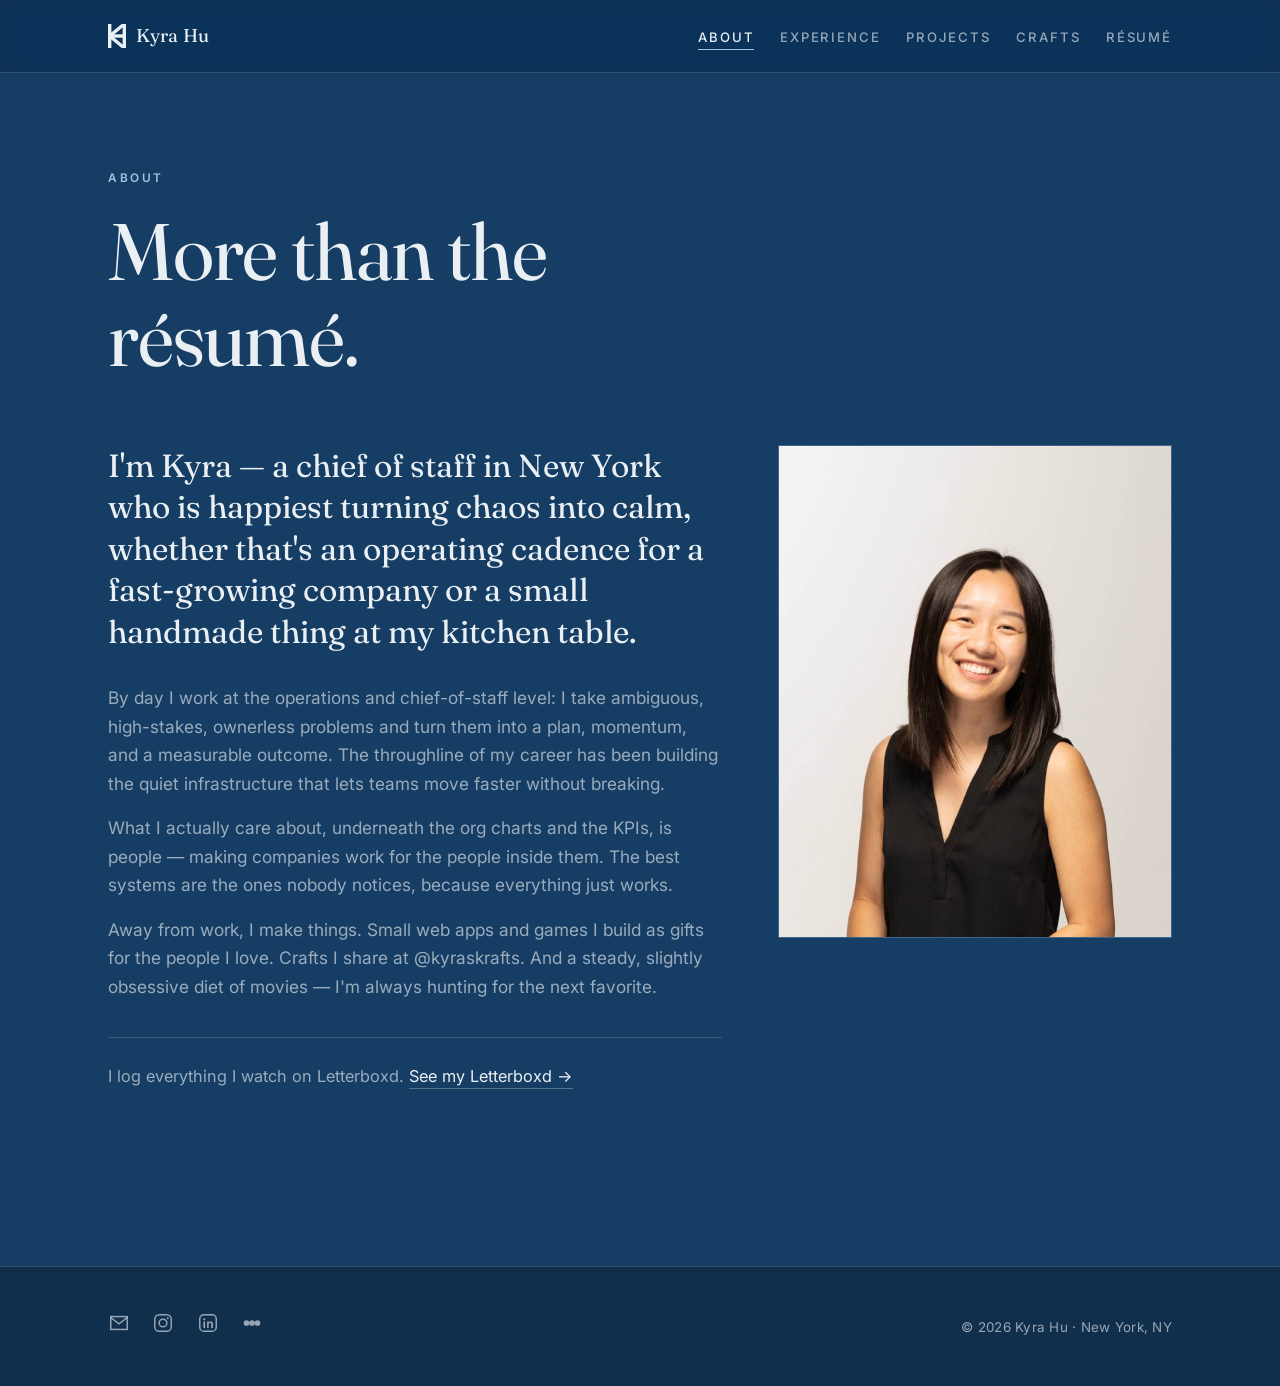
==== about.html @ 9b7834ec "Fix LinkedIn icon and make favicon transparent + theme-aware - LinkedIn footer icon: redraw as an ou" ====
<!DOCTYPE html>
<html lang="en">
<head>
  <meta charset="UTF-8" />
  <meta name="viewport" content="width=device-width, initial-scale=1.0, viewport-fit=cover" />
  <title>About — Kyra Hu</title>
  <meta name="description" content="About Kyra Hu — a chief of staff in New York who builds the quiet infrastructure that lets teams move faster, and makes things for the people she loves." />

  <link rel="icon" href="assets/img/favicon.svg" type="image/svg+xml" />
  <link rel="apple-touch-icon" href="assets/img/apple-touch-icon.png" />

  <meta property="og:type" content="website" />
  <meta property="og:title" content="About — Kyra Hu" />
  <meta property="og:description" content="A chief of staff in New York who builds the quiet infrastructure that lets teams move faster, and makes things for the people she loves." />
  <meta property="og:url" content="https://kyrahu.com/about" />
  <meta property="og:image" content="https://kyrahu.com/assets/img/og.png" />
  <meta name="twitter:card" content="summary_large_image" />
  <meta name="twitter:image" content="https://kyrahu.com/assets/img/og.png" />

  <link rel="preconnect" href="https://fonts.googleapis.com" />
  <link rel="preconnect" href="https://fonts.gstatic.com" crossorigin />
  <link rel="stylesheet" href="https://fonts.googleapis.com/css2?family=Fraunces:opsz,wght@9..144,400;9..144,500&family=Inter:wght@400;500;600&display=swap" />
  <link rel="stylesheet" href="assets/css/styles.css" />
</head>
<body>

  <header class="site-header">
    <div class="wrap nav">
      <a class="brand" href="/" aria-label="Kyra Hu — home">
        <svg class="brand-mark" viewBox="0 0 180 240" aria-hidden="true" fill="none" stroke="currentColor" stroke-width="34" stroke-linecap="butt">
          <clipPath id="brandmark"><rect x="0" y="0" width="180" height="240" /></clipPath>
          <g clip-path="url(#brandmark)">
            <path d="M17 0 V240" />
            <path d="M163 0 V240" />
            <path d="M17 120 H163" />
            <path d="M17 120 L163 0" />
            <path d="M17 120 L163 240" />
          </g>
        </svg>
        <span class="brand-name">Kyra Hu</span>
      </a>
      <button class="nav-toggle" aria-label="Toggle menu" aria-expanded="false">&#9776;</button>
      <ul class="nav-links">
        <li><a href="/about" class="active">About</a></li>
        <li><a href="/experience">Experience</a></li>
        <li><a href="/projects">Projects</a></li>
        <li><a href="/crafts">Crafts</a></li>
        <li><a href="assets/resume/Kyra-Hu-Resume.pdf" data-resume>Résumé</a></li>
      </ul>
    </div>
  </header>

  <main class="section" data-about>
    <div class="wrap">
      <div class="page-head">
        <p class="eyebrow">About</p>
        <h1>More than the résumé.</h1>
      </div>

      <div class="about-grid">
        <div>
          <p class="about-lead" data-about-lead></p>
          <div class="about-body" data-about-body></div>
          <p class="about-movies" data-about-movies></p>
        </div>
        <div class="photo-frame">
          <img data-headshot alt="Kyra Hu" />
        </div>
      </div>
    </div>
  </main>

  <footer class="site-footer">
    <div class="wrap footer-inner">
      <ul class="social" aria-label="Elsewhere">
        <li><a data-email aria-label="Email">
          <svg viewBox="0 0 24 24" fill="none" stroke="currentColor" stroke-width="1.6" aria-hidden="true"><rect x="3" y="5" width="18" height="14" /><path d="M3 6l9 7 9-7" /></svg></a></li>
        <li><a data-instagram aria-label="Instagram (@kyraskrafts)">
          <svg viewBox="0 0 24 24" fill="none" stroke="currentColor" stroke-width="1.6" aria-hidden="true"><rect x="3" y="3" width="18" height="18" rx="5" /><circle cx="12" cy="12" r="4.2" /><circle cx="17.2" cy="6.8" r="1.1" fill="currentColor" stroke="none" /></svg></a></li>
        <li><a data-linkedin aria-label="LinkedIn">
          <svg viewBox="0 0 24 24" fill="none" stroke="currentColor" stroke-width="1.6" aria-hidden="true"><rect x="3" y="3" width="18" height="18" rx="4.5" /><g fill="currentColor" stroke="none"><circle cx="7.9" cy="8" r="1.15" /><rect x="6.95" y="10.4" width="1.9" height="7.1" /><path d="M11 10.4h1.82v.97h.03c.28-.5.98-1.03 2-1.03 2.02 0 2.62 1.24 2.62 2.98v4.21h-1.9v-3.78c0-.9-.02-2.06-1.32-2.06-1.32 0-1.52.98-1.52 1.99v3.85H11z" /></g></svg></a></li>
        <li><a data-letterboxd aria-label="Letterboxd">
          <svg viewBox="0 0 24 24" fill="currentColor" aria-hidden="true"><circle cx="6" cy="12" r="3.1" /><circle cx="12" cy="12" r="3.1" /><circle cx="18" cy="12" r="3.1" /></svg></a></li>
      </ul>
      <p class="footer-meta">&copy; <span data-year>2026</span> Kyra Hu &middot; New York, NY</p>
    </div>
  </footer>

  <script src="assets/js/content.js"></script>
  <script src="assets/js/main.js"></script>
</body>
</html>
---- assets/css/styles.css ----
/*
  styles.css  —  all styling for the site.
  Design tokens (colors, spacing) live in :root at the top, so you can
  re-skin the whole site by changing a handful of values here.

  Direction: dark-dominant. Deep navy (#163E64, sampled from the résumé) is the
  primary surface; a warm off-white is the secondary. Sharp corners everywhere,
  text links instead of buttons, large editorial type.
*/

:root {
  /* Core palette */
  --navy: #163E64;          /* primary surface */
  --navy-deep: #102F4D;     /* deeper sections / footer */
  --navy-raise: #1C4A76;    /* raised cards on dark */
  --paper: #F4F1EA;         /* the light / "white" secondary */
  --ink: #14283A;           /* text on light surfaces */
  --ink-muted: #5C6B79;

  /* Text on dark */
  --on-dark: #EAEFF4;
  --on-dark-muted: rgba(234, 239, 244, .62);
  --line: rgba(234, 239, 244, .16);      /* hairline borders on dark */
  --line-strong: rgba(234, 239, 244, .30);
  --accent: #9FC2E0;         /* pale steel-blue highlight, used sparingly */

  --maxw: 1120px;
  --sans: 'Inter', -apple-system, BlinkMacSystemFont, 'Segoe UI', Roboto, Helvetica, Arial, sans-serif;
  --serif: 'Fraunces', Georgia, 'Times New Roman', serif;
}

* { box-sizing: border-box; }
html {
  scroll-behavior: smooth;
  /* Stop iOS Safari from inflating text on orientation change. */
  -webkit-text-size-adjust: 100%;
  text-size-adjust: 100%;
}

body {
  margin: 0;
  font-family: var(--sans);
  color: var(--on-dark);
  background: var(--navy);
  line-height: 1.65;
  -webkit-font-smoothing: antialiased;
  text-rendering: optimizeLegibility;
  /* Guard against any accidental horizontal scroll on small screens. */
  overflow-x: hidden;
}

img { max-width: 100%; display: block; }

a { color: inherit; text-decoration: none; }

.wrap {
  width: 100%; max-width: var(--maxw); margin: 0 auto;
  /* Add the iPhone safe-area (notch / rounded corners) to the side padding. */
  padding: 0 clamp(20px, 5vw, 28px);
  padding-left: calc(clamp(20px, 5vw, 28px) + env(safe-area-inset-left));
  padding-right: calc(clamp(20px, 5vw, 28px) + env(safe-area-inset-right));
}

/* ---------- Type ---------- */
h1, h2, h3 { color: var(--on-dark); line-height: 1.08; margin: 0 0 .4em; font-weight: 400; }
h1 { font-family: var(--serif); font-size: clamp(2.6rem, 7vw, 5rem); letter-spacing: -.015em; }
h2 { font-family: var(--serif); font-size: clamp(1.8rem, 4vw, 2.8rem); letter-spacing: -.01em; }
h3 { font-size: 1.15rem; font-weight: 500; letter-spacing: -.005em; }
p { margin: 0 0 1rem; }

.eyebrow {
  text-transform: uppercase; letter-spacing: .22em; font-size: .74rem;
  font-weight: 600; color: var(--accent); margin: 0 0 1.2rem;
}

/* Text links — the site's only "button". */
.text-link {
  display: inline-flex; align-items: center; gap: .45rem;
  color: var(--on-dark); font-weight: 500; font-size: 1rem;
  padding-bottom: 2px; border-bottom: 1px solid var(--line-strong);
  transition: color .18s ease, border-color .18s ease, gap .18s ease;
}
.text-link:hover { color: var(--accent); border-color: var(--accent); gap: .7rem; }

/* On light surfaces */
.on-light .text-link { color: var(--ink); border-color: rgba(20, 40, 58, .28); }
.on-light .text-link:hover { color: var(--navy); border-color: var(--navy); }

/* ---------- Header / nav ---------- */
.site-header {
  position: sticky; top: 0; z-index: 50;
  background: rgba(16, 47, 77, .72);
  -webkit-backdrop-filter: saturate(160%) blur(12px);
  backdrop-filter: saturate(160%) blur(12px);
  border-bottom: 1px solid var(--line);
}
.nav { display: flex; align-items: center; justify-content: space-between; height: 72px; }
.brand { display: inline-flex; align-items: center; gap: .6rem; color: var(--on-dark); }
.brand-mark { width: auto; height: 24px; color: var(--on-dark); display: block; }
.brand-name { font-family: var(--serif); font-size: 1.15rem; letter-spacing: .01em; }
.brand:hover .brand-name { color: var(--accent); }

.nav-links { display: flex; align-items: center; gap: 1.6rem; list-style: none; margin: 0; padding: 0; }
.nav-links a {
  color: var(--on-dark-muted); font-weight: 500; font-size: .82rem;
  text-transform: uppercase; letter-spacing: .14em;
  padding-bottom: 4px; border-bottom: 1px solid transparent;
  transition: color .18s ease, border-color .18s ease;
}
.nav-links a:hover { color: var(--on-dark); }
.nav-links a.active { color: var(--on-dark); border-color: var(--accent); }

.nav-toggle {
  display: none; background: none; border: 1px solid var(--line-strong);
  width: 44px; height: 42px; cursor: pointer; color: var(--on-dark); font-size: 1.2rem;
}

/* ---------- Home launchpad ---------- */
.home-header { border-bottom: none; background: transparent; position: static; }

/* Use dynamic/small viewport units so the home screen doesn't jump when
   iOS Safari's toolbar shows/hides (the classic 100vh mobile bug). */
/* padding-block (not the shorthand) so .wrap's horizontal padding survives on
   narrow screens — otherwise the launchpad text sits flush against the edge. */
.launch { min-height: calc(100vh - 72px); min-height: calc(100svh - 72px); display: flex; align-items: center; padding-block: clamp(2rem, 6vw, 4rem); }
.launch-grid { display: grid; grid-template-columns: 1fr; gap: clamp(2.5rem, 6vw, 4.5rem); width: 100%; }
@media (min-width: 900px) { .launch-grid { grid-template-columns: 1.05fr 1fr; align-items: center; } }

.launch-loc { text-transform: uppercase; letter-spacing: .22em; font-size: .74rem; font-weight: 600; color: var(--accent); margin: 0 0 1.4rem; }
.launch-name { font-family: var(--serif); font-size: clamp(3rem, 9vw, 6.5rem); line-height: .98; letter-spacing: -.02em; margin: 0 0 1.6rem; }
.launch-tagline { font-size: clamp(1.1rem, 2.2vw, 1.45rem); color: var(--on-dark-muted); max-width: 34ch; margin: 0; }

/* The big text-link index */
.launch-index { list-style: none; margin: 0; padding: 0; border-top: 1px solid var(--line); }
.launch-index li { border-bottom: 1px solid var(--line); }
.launch-index a {
  display: flex; align-items: baseline; gap: 1rem;
  padding: clamp(.9rem, 2.4vw, 1.35rem) 0;
  color: var(--on-dark); transition: color .18s ease, padding-left .2s ease;
}
.launch-index a:hover { color: var(--accent); padding-left: .6rem; }
.launch-index .li-num { font-size: .78rem; font-weight: 600; letter-spacing: .1em; color: var(--on-dark-muted); width: 2.2rem; flex: none; }
.launch-index .li-label { font-family: var(--serif); font-size: clamp(1.5rem, 3.4vw, 2.2rem); line-height: 1.05; flex: 1; }
.launch-index .li-arrow { color: var(--on-dark-muted); transition: transform .2s ease, color .18s ease; }
.launch-index a:hover .li-arrow { color: var(--accent); transform: translateX(4px); }

/* ---------- Section scaffolding ---------- */
.section { padding: clamp(3rem, 8vw, 6rem) 0; }
.section-lead { max-width: 60ch; color: var(--on-dark-muted); font-size: 1.12rem; margin: 0 0 3rem; }
.page-head { max-width: 62ch; margin-bottom: clamp(2.5rem, 6vw, 4rem); }

/* A light "paper" band, used sparingly for contrast */
.band-light { background: var(--paper); color: var(--ink); }
.band-light h1, .band-light h2, .band-light h3 { color: var(--ink); }
.on-light, .on-light p { color: var(--ink); }
.on-light .eyebrow { color: var(--navy); }

/* ---------- About ---------- */
.about-grid { display: grid; grid-template-columns: 1fr; gap: clamp(2rem, 5vw, 3.5rem); align-items: start; }
@media (min-width: 860px) { .about-grid { grid-template-columns: 1.4fr .9fr; } }
.about-lead { font-family: var(--serif); font-size: clamp(1.4rem, 3vw, 2rem); line-height: 1.3; color: var(--on-dark); margin: 0 0 2rem; }
.about-body p { font-size: 1.08rem; color: var(--on-dark-muted); }
.about-body p:last-child { margin-bottom: 0; }
.about-movies { margin-top: 2.2rem; padding-top: 1.6rem; border-top: 1px solid var(--line); color: var(--on-dark-muted); font-size: 1.02rem; }
.about-movies a { color: var(--on-dark); border-bottom: 1px solid var(--line-strong); padding-bottom: 2px; transition: color .18s ease, border-color .18s ease; }
.about-movies a:hover { color: var(--accent); border-color: var(--accent); }

.photo-frame {
  position: relative; width: 100%; aspect-ratio: 4 / 5; overflow: hidden;
  background: var(--navy-raise); border: 1px solid var(--line);
}
.photo-frame::after {
  content: "KH"; position: absolute; inset: 0; z-index: 0;
  display: flex; align-items: center; justify-content: center;
  font-family: var(--serif); font-size: 4rem; color: var(--on-dark); opacity: .3;
}
.photo-frame img {
  position: relative; z-index: 1; width: 100%; height: 100%;
  object-fit: cover; object-position: center 20%; opacity: 0; transition: opacity .4s ease;
}
.photo-frame img.loaded { opacity: 1; }

/* ---------- Experience timeline ---------- */
.timeline-layout { display: grid; grid-template-columns: 1.5fr 1fr; gap: 3.5rem; align-items: start; }
@media (max-width: 860px) { .timeline-layout { grid-template-columns: 1fr; gap: 2.5rem; } }

.timeline { position: relative; padding-left: 34px; }
.timeline::before { content: ""; position: absolute; left: 9px; top: 6px; bottom: 6px; width: 1px; background: var(--line); }
.tl-progress { position: absolute; left: 9px; top: 6px; width: 1px; height: 0; background: var(--accent); transition: height .15s linear; }
.tl-item { position: relative; margin-bottom: 1.4rem; outline: none; opacity: 0; transform: translateY(14px); transition: opacity .5s ease, transform .5s ease; }
.tl-item.in { opacity: 1; transform: none; }
.tl-dot {
  position: absolute; left: -34px; top: 22px; width: 15px; height: 15px;
  background: var(--navy); border: 2px solid var(--accent); box-shadow: 0 0 0 4px var(--navy);
  transition: background .2s, transform .2s;
}
.tl-item:hover .tl-dot, .tl-item:focus .tl-dot { background: var(--accent); transform: scale(1.15); }
.tl-card { background: var(--navy-raise); border: 1px solid var(--line); padding: 1.3rem 1.5rem; transition: transform .16s ease, border-color .2s ease; }
.tl-item:hover .tl-card, .tl-item:focus .tl-card { transform: translateY(-2px); border-color: var(--line-strong); }
.tl-dates { font-size: .78rem; font-weight: 600; color: var(--accent); letter-spacing: .08em; text-transform: uppercase; margin: 0 0 .4rem; }
.tl-title { font-size: 1.2rem; margin: 0 0 .1rem; color: var(--on-dark); }
.tl-company { font-size: .95rem; font-weight: 500; color: var(--on-dark-muted); margin: 0 0 .7rem; }
.tl-summary { margin: 0; font-size: .98rem; color: var(--on-dark-muted); }

.resume-cta { margin-top: 2.4rem; }

/* sidebar: education + skills */
.side-panel { background: var(--navy-deep); border: 1px solid var(--line); padding: 1.8rem; position: sticky; top: 92px; }
.side-h { font-size: 1rem; color: var(--on-dark); margin: 0 0 .6rem; }
.side-block + .side-block { margin-top: 1.8rem; padding-top: 1.6rem; border-top: 1px solid var(--line); }
.side-label { text-transform: uppercase; letter-spacing: .16em; font-size: .7rem; font-weight: 600; color: var(--accent); margin: 0 0 1rem; }
.edu-list { margin: 0; padding-left: 1.1rem; color: var(--on-dark-muted); }
.edu-list li { margin-bottom: .2rem; }
.skill-group + .skill-group { margin-top: 1.2rem; }
.chip-row { display: flex; flex-wrap: wrap; gap: .45rem; }
.chip { display: inline-block; background: transparent; color: var(--on-dark-muted); border: 1px solid var(--line-strong); padding: .3rem .7rem; font-size: .8rem; font-weight: 500; }
@media (max-width: 860px) { .side-panel { position: static; } }

/* ---------- Projects ---------- */
/* min(100%, 300px) keeps cards from overflowing on phones narrower than the track. */
.proj-grid { display: grid; grid-template-columns: repeat(auto-fit, minmax(min(100%, 300px), 1fr)); gap: 1.4rem; }
.proj-card {
  display: flex; flex-direction: column; background: var(--navy-raise);
  border: 1px solid var(--line); padding: 1.8rem 1.9rem;
  opacity: 0; transform: translateY(16px); transition: opacity .5s ease, transform .16s ease, border-color .2s ease;
}
.proj-card.in { opacity: 1; transform: none; }
.proj-card:hover { transform: translateY(-4px); border-color: var(--line-strong); }
.proj-head { display: flex; align-items: center; gap: .7rem; flex-wrap: wrap; margin-bottom: .3rem; }
.proj-title { margin: 0; font-size: 1.35rem; font-family: var(--serif); font-weight: 400; }
.proj-tagline { color: var(--accent); font-weight: 500; margin: 0 0 .8rem; }
.proj-desc { margin: 0 0 1.6rem; color: var(--on-dark-muted); flex: 1; }
.proj-action { margin-top: auto; }
.proj-note { margin: .9rem 0 0; font-size: .85rem; color: var(--on-dark-muted); }
.proj-note a { color: var(--on-dark); border-bottom: 1px solid var(--line-strong); }
.proj-note a:hover { color: var(--accent); border-color: var(--accent); }
.tag { font-size: .68rem; font-weight: 600; letter-spacing: .1em; text-transform: uppercase; padding: .24rem .6rem; }
.tag-wip { background: rgba(159, 194, 224, .14); color: var(--accent); border: 1px solid var(--line-strong); }
.tag-private { background: transparent; color: var(--on-dark-muted); border: 1px solid var(--line-strong); }

/* ---------- Crafts ---------- */
.crafts-follow { margin: 0 0 3rem; }
.craft-grid { display: grid; grid-template-columns: repeat(auto-fill, minmax(min(100%, 240px), 1fr)); gap: 1.2rem; }
.craft {
  display: block; background: var(--navy-raise); border: 1px solid var(--line);
  opacity: 0; transform: translateY(16px); transition: opacity .5s ease, transform .16s ease, border-color .2s ease;
}
.craft.in { opacity: 1; transform: none; }
a.craft:hover { transform: translateY(-4px); border-color: var(--line-strong); }
.craft-media { position: relative; width: 100%; aspect-ratio: 1 / 1; overflow: hidden; background: var(--navy-deep); }
.craft-media img { width: 100%; height: 100%; object-fit: cover; }
.craft-media.is-placeholder { display: flex; align-items: center; justify-content: center; }
.craft-ph { width: 40px; height: 40px; border: 1px solid var(--line-strong); position: relative; }
.craft-ph::before, .craft-ph::after { content: ""; position: absolute; background: var(--line-strong); }
.craft-ph::before { left: 50%; top: 8px; bottom: 8px; width: 1px; transform: translateX(-.5px); }
.craft-ph::after { top: 50%; left: 8px; right: 8px; height: 1px; transform: translateY(-.5px); }
.craft-meta { display: flex; flex-direction: column; gap: .1rem; padding: .9rem 1.1rem 1.1rem; }
.craft-title { font-family: var(--serif); font-size: 1.05rem; color: var(--on-dark); }
.craft-note { font-size: .82rem; color: var(--on-dark-muted); text-transform: uppercase; letter-spacing: .1em; }

/* ---------- Footer ---------- */
.site-footer { border-top: 1px solid var(--line); background: var(--navy-deep); margin-top: 4rem; padding: 2.8rem 0; padding-bottom: calc(2.8rem + env(safe-area-inset-bottom)); }
.footer-inner { display: flex; flex-wrap: wrap; gap: 1.4rem; justify-content: space-between; align-items: center; }
.social { display: flex; align-items: center; gap: 1.4rem; margin: 0; padding: 0; list-style: none; }
.social a { display: inline-flex; color: var(--on-dark-muted); transition: color .18s ease, transform .18s ease; }
.social a:hover { color: var(--accent); transform: translateY(-2px); }
.social svg { width: 22px; height: 22px; display: block; }
.footer-meta { color: var(--on-dark-muted); font-size: .84rem; margin: 0; letter-spacing: .02em; }

/* ---------- Mobile ---------- */
@media (max-width: 760px) {
  .nav-toggle { display: inline-flex; align-items: center; justify-content: center; }
  .nav-links {
    position: absolute; top: 72px; left: 0; right: 0;
    flex-direction: column; align-items: flex-start; gap: 0;
    background: var(--navy-deep); border-bottom: 1px solid var(--line);
    padding: .6rem clamp(20px, 5vw, 28px) 1.2rem; display: none;
  }
  .nav-links.open { display: flex; }
  /* Full-width, comfortably tall tap targets on touch screens. */
  .nav-links a { padding: .9rem 0; width: 100%; font-size: .9rem; }

  /* On phones, drop the launchpad index type down a notch so long labels
     never crowd the arrow, and give the footer a stacked, readable layout. */
  .launch-index .li-label { font-size: clamp(1.5rem, 8vw, 2rem); }
  .footer-inner { flex-direction: column; align-items: flex-start; gap: 1.6rem; }
}

/* respect reduced motion */
@media (prefers-reduced-motion: reduce) {
  html { scroll-behavior: auto; }
  .tl-item, .proj-card, .craft { opacity: 1 !important; transform: none !important; transition: none; }
}
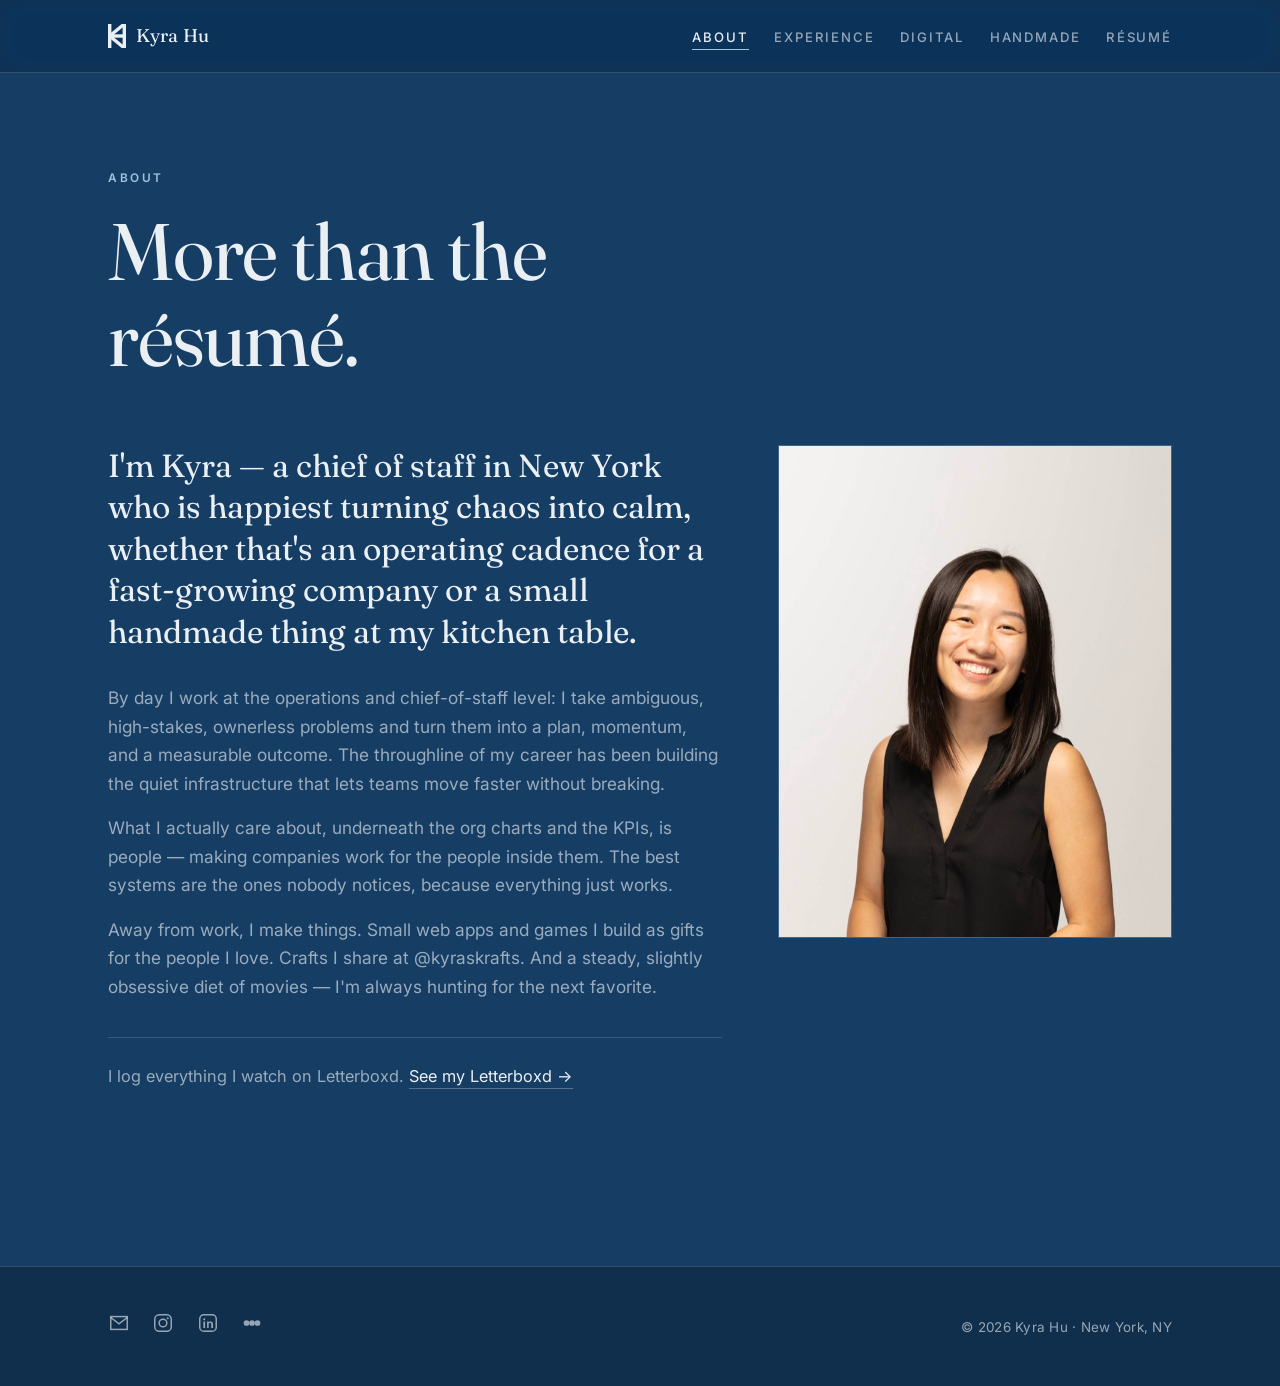
==== commit b99f47b2: "Restructure nav; rename Projects to Digital; Heardle caveat - Launchpad: About, Experience, Résumé, " ====
--- a/about.html
+++ b/about.html
@@ -43,8 +43,8 @@
       <ul class="nav-links">
         <li><a href="/about" class="active">About</a></li>
         <li><a href="/experience">Experience</a></li>
-        <li><a href="/projects">Projects</a></li>
-        <li><a href="/crafts">Crafts</a></li>
+        <li><a href="/digital">Digital</a></li>
+        <li><a data-instagram>Handmade</a></li>
         <li><a href="assets/resume/Kyra-Hu-Resume.pdf" data-resume>Résumé</a></li>
       </ul>
     </div>
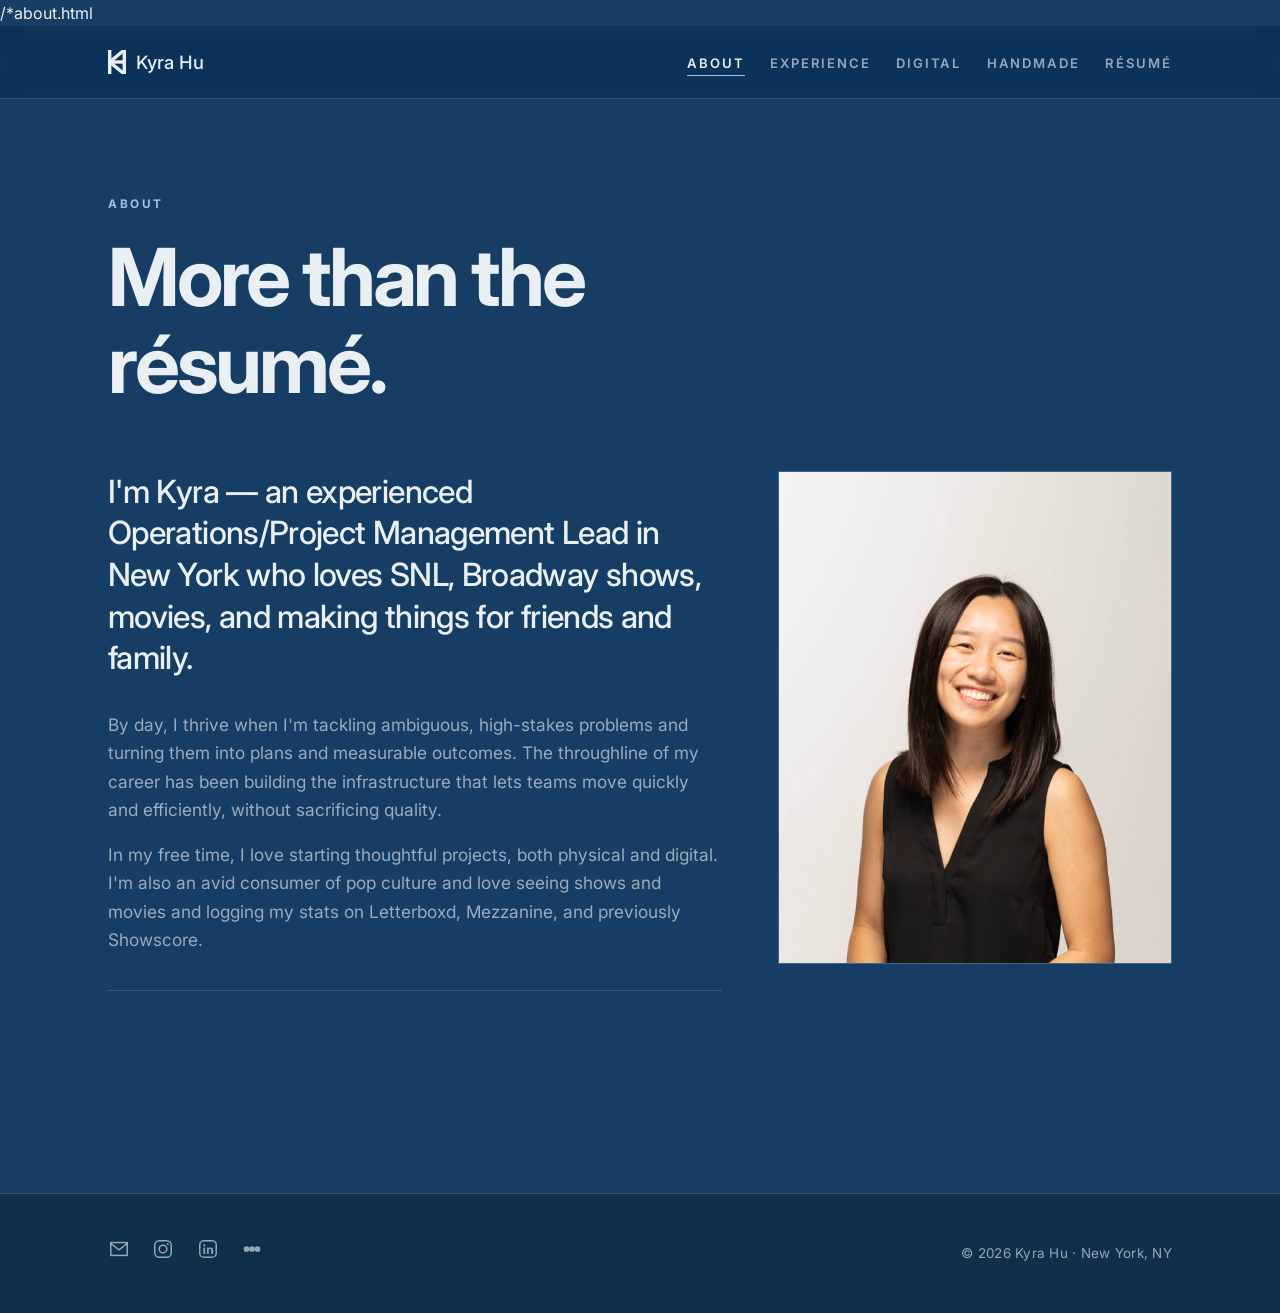
==== commit 25886884: "about.html header" ====
--- a/about.html
+++ b/about.html
@@ -1,17 +1,19 @@
+/*about.html
+
 <!DOCTYPE html>
 <html lang="en">
 <head>
   <meta charset="UTF-8" />
   <meta name="viewport" content="width=device-width, initial-scale=1.0, viewport-fit=cover" />
   <title>About — Kyra Hu</title>
-  <meta name="description" content="About Kyra Hu — a chief of staff in New York who builds the quiet infrastructure that lets teams move faster, and makes things for the people she loves." />
+  <meta name="description" content="About Kyra Hu — a Head of Operations in New York who builds the quiet infrastructure that lets teams move faster, and makes things for the people she loves." />
 
   <link rel="icon" href="assets/img/favicon.svg" type="image/svg+xml" />
   <link rel="apple-touch-icon" href="assets/img/apple-touch-icon.png" />
 
   <meta property="og:type" content="website" />
   <meta property="og:title" content="About — Kyra Hu" />
-  <meta property="og:description" content="A chief of staff in New York who builds the quiet infrastructure that lets teams move faster, and makes things for the people she loves." />
+  <meta property="og:description" content="A Head of Operations in New York who builds the quiet infrastructure that lets teams move faster, and makes things for the people she loves." />
   <meta property="og:url" content="https://kyrahu.com/about" />
   <meta property="og:image" content="https://kyrahu.com/assets/img/og.png" />
   <meta name="twitter:card" content="summary_large_image" />
--- a/assets/css/styles.css
+++ b/assets/css/styles.css
@@ -10,28 +10,32 @@
 
 :root {
   /* Core palette */
-  --navy: #163E64;          /* primary surface */
-  --navy-deep: #102F4D;     /* deeper sections / footer */
-  --navy-raise: #1C4A76;    /* raised cards on dark */
-  --paper: #F4F1EA;         /* the light / "white" secondary */
-  --ink: #14283A;           /* text on light surfaces */
+  --navy: #163E64;
+  --navy-deep: #102F4D;
+  --navy-raise: #1C4A76;
+  --paper: #F4F1EA;
+  --ink: #14283A;
   --ink-muted: #5C6B79;
 
   /* Text on dark */
   --on-dark: #EAEFF4;
   --on-dark-muted: rgba(234, 239, 244, .62);
-  --line: rgba(234, 239, 244, .16);      /* hairline borders on dark */
+  --line: rgba(234, 239, 244, .16);
   --line-strong: rgba(234, 239, 244, .30);
-  --accent: #9FC2E0;         /* pale steel-blue highlight, used sparingly */
+  --accent: #9FC2E0;
 
   --maxw: 1120px;
-  --sans: 'Inter', -apple-system, BlinkMacSystemFont, 'Segoe UI', Roboto, Helvetica, Arial, sans-serif;
-  --serif: 'Fraunces', Georgia, 'Times New Roman', serif;
-}
-
-* { box-sizing: border-box; }
+  --sans: 'Inter', -apple-system, BlinkMacSystemFont, 'Segoe UI', Roboto,
+    Helvetica, Arial, sans-serif;
+}
+
+* {
+  box-sizing: border-box;
+}
+
 html {
   scroll-behavior: smooth;
+
   /* Stop iOS Safari from inflating text on orientation change. */
   -webkit-text-size-adjust: 100%;
   text-size-adjust: 100%;
@@ -45,249 +49,967 @@
   line-height: 1.65;
   -webkit-font-smoothing: antialiased;
   text-rendering: optimizeLegibility;
-  /* Guard against any accidental horizontal scroll on small screens. */
+
+  /* Guard against accidental horizontal scroll on small screens. */
   overflow-x: hidden;
 }
 
-img { max-width: 100%; display: block; }
-
-a { color: inherit; text-decoration: none; }
+img {
+  max-width: 100%;
+  display: block;
+}
+
+a {
+  color: inherit;
+  text-decoration: none;
+}
 
 .wrap {
-  width: 100%; max-width: var(--maxw); margin: 0 auto;
-  /* Add the iPhone safe-area (notch / rounded corners) to the side padding. */
+  width: 100%;
+  max-width: var(--maxw);
+  margin: 0 auto;
+
+  /* Add the iPhone safe-area to the side padding. */
   padding: 0 clamp(20px, 5vw, 28px);
   padding-left: calc(clamp(20px, 5vw, 28px) + env(safe-area-inset-left));
   padding-right: calc(clamp(20px, 5vw, 28px) + env(safe-area-inset-right));
 }
 
 /* ---------- Type ---------- */
-h1, h2, h3 { color: var(--on-dark); line-height: 1.08; margin: 0 0 .4em; font-weight: 400; }
-h1 { font-family: var(--serif); font-size: clamp(2.6rem, 7vw, 5rem); letter-spacing: -.015em; }
-h2 { font-family: var(--serif); font-size: clamp(1.8rem, 4vw, 2.8rem); letter-spacing: -.01em; }
-h3 { font-size: 1.15rem; font-weight: 500; letter-spacing: -.005em; }
-p { margin: 0 0 1rem; }
+
+h1,
+h2,
+h3 {
+  color: var(--on-dark);
+  line-height: 1.08;
+  margin: 0 0 .4em;
+}
+
+h1 {
+  font-family: var(--sans);
+  font-size: clamp(2.6rem, 7vw, 5rem);
+  font-weight: 700;
+  letter-spacing: -.04em;
+}
+
+h2 {
+  font-family: var(--sans);
+  font-size: clamp(1.8rem, 4vw, 2.8rem);
+  font-weight: 700;
+  letter-spacing: -.025em;
+}
+
+h3 {
+  font-size: 1.15rem;
+  font-weight: 700;
+  letter-spacing: -.01em;
+}
+
+p {
+  margin: 0 0 1rem;
+}
 
 .eyebrow {
-  text-transform: uppercase; letter-spacing: .22em; font-size: .74rem;
-  font-weight: 600; color: var(--accent); margin: 0 0 1.2rem;
+  text-transform: uppercase;
+  letter-spacing: .22em;
+  font-size: .74rem;
+  font-weight: 700;
+  color: var(--accent);
+  margin: 0 0 1.2rem;
 }
 
 /* Text links — the site's only "button". */
+
 .text-link {
-  display: inline-flex; align-items: center; gap: .45rem;
-  color: var(--on-dark); font-weight: 500; font-size: 1rem;
-  padding-bottom: 2px; border-bottom: 1px solid var(--line-strong);
-  transition: color .18s ease, border-color .18s ease, gap .18s ease;
-}
-.text-link:hover { color: var(--accent); border-color: var(--accent); gap: .7rem; }
+  display: inline-flex;
+  align-items: center;
+  gap: .45rem;
+  color: var(--on-dark);
+  font-weight: 600;
+  font-size: 1rem;
+  padding-bottom: 2px;
+  border-bottom: 1px solid var(--line-strong);
+  transition:
+    color .18s ease,
+    border-color .18s ease,
+    gap .18s ease;
+}
+
+.text-link:hover {
+  color: var(--accent);
+  border-color: var(--accent);
+  gap: .7rem;
+}
 
 /* On light surfaces */
-.on-light .text-link { color: var(--ink); border-color: rgba(20, 40, 58, .28); }
-.on-light .text-link:hover { color: var(--navy); border-color: var(--navy); }
+
+.on-light .text-link {
+  color: var(--ink);
+  border-color: rgba(20, 40, 58, .28);
+}
+
+.on-light .text-link:hover {
+  color: var(--navy);
+  border-color: var(--navy);
+}
 
 /* ---------- Header / nav ---------- */
+
 .site-header {
-  position: sticky; top: 0; z-index: 50;
+  position: sticky;
+  top: 0;
+  z-index: 50;
   background: rgba(16, 47, 77, .72);
   -webkit-backdrop-filter: saturate(160%) blur(12px);
   backdrop-filter: saturate(160%) blur(12px);
   border-bottom: 1px solid var(--line);
 }
-.nav { display: flex; align-items: center; justify-content: space-between; height: 72px; }
-.brand { display: inline-flex; align-items: center; gap: .6rem; color: var(--on-dark); }
-.brand-mark { width: auto; height: 24px; color: var(--on-dark); display: block; }
-.brand-name { font-family: var(--serif); font-size: 1.15rem; letter-spacing: .01em; }
-.brand:hover .brand-name { color: var(--accent); }
-
-.nav-links { display: flex; align-items: center; gap: 1.6rem; list-style: none; margin: 0; padding: 0; }
+
+.nav {
+  display: flex;
+  align-items: center;
+  justify-content: space-between;
+  height: 72px;
+}
+
+.brand {
+  display: inline-flex;
+  align-items: center;
+  gap: .6rem;
+  color: var(--on-dark);
+}
+
+.brand-mark {
+  width: auto;
+  height: 24px;
+  color: var(--on-dark);
+  display: block;
+}
+
+.brand-name {
+  font-family: var(--sans);
+  font-size: 1.15rem;
+  font-weight: 500;
+  letter-spacing: .005em;
+}
+
+.brand:hover .brand-name {
+  color: var(--accent);
+}
+
+.nav-links {
+  display: flex;
+  align-items: center;
+  gap: 1.6rem;
+  list-style: none;
+  margin: 0;
+  padding: 0;
+}
+
 .nav-links a {
-  color: var(--on-dark-muted); font-weight: 500; font-size: .82rem;
-  text-transform: uppercase; letter-spacing: .14em;
-  padding-bottom: 4px; border-bottom: 1px solid transparent;
-  transition: color .18s ease, border-color .18s ease;
-}
-.nav-links a:hover { color: var(--on-dark); }
-.nav-links a.active { color: var(--on-dark); border-color: var(--accent); }
+  color: var(--on-dark-muted);
+  font-weight: 600;
+  font-size: .82rem;
+  text-transform: uppercase;
+  letter-spacing: .14em;
+  padding-bottom: 4px;
+  border-bottom: 1px solid transparent;
+  transition:
+    color .18s ease,
+    border-color .18s ease;
+}
+
+.nav-links a:hover {
+  color: var(--on-dark);
+}
+
+.nav-links a.active {
+  color: var(--on-dark);
+  border-color: var(--accent);
+}
 
 .nav-toggle {
-  display: none; background: none; border: 1px solid var(--line-strong);
-  width: 44px; height: 42px; cursor: pointer; color: var(--on-dark); font-size: 1.2rem;
+  display: none;
+  background: none;
+  border: 1px solid var(--line-strong);
+  width: 44px;
+  height: 42px;
+  cursor: pointer;
+  color: var(--on-dark);
+  font-size: 1.2rem;
 }
 
 /* ---------- Home launchpad ---------- */
-.home-header { border-bottom: none; background: transparent; position: static; }
-
-/* Use dynamic/small viewport units so the home screen doesn't jump when
-   iOS Safari's toolbar shows/hides (the classic 100vh mobile bug). */
-/* padding-block (not the shorthand) so .wrap's horizontal padding survives on
-   narrow screens — otherwise the launchpad text sits flush against the edge. */
-.launch { min-height: calc(100vh - 72px); min-height: calc(100svh - 72px); display: flex; align-items: center; padding-block: clamp(2rem, 6vw, 4rem); }
-.launch-grid { display: grid; grid-template-columns: 1fr; gap: clamp(2.5rem, 6vw, 4.5rem); width: 100%; }
-@media (min-width: 900px) { .launch-grid { grid-template-columns: 1.05fr 1fr; align-items: center; } }
-
-.launch-loc { text-transform: uppercase; letter-spacing: .22em; font-size: .74rem; font-weight: 600; color: var(--accent); margin: 0 0 1.4rem; }
-.launch-name { font-family: var(--serif); font-size: clamp(3rem, 9vw, 6.5rem); line-height: .98; letter-spacing: -.02em; margin: 0 0 1.6rem; }
-.launch-tagline { font-size: clamp(1.1rem, 2.2vw, 1.45rem); color: var(--on-dark-muted); max-width: 34ch; margin: 0; }
+
+.home-header {
+  border-bottom: none;
+  background: transparent;
+  position: static;
+}
+
+/*
+  Use dynamic/small viewport units so the home screen doesn't jump when
+  iOS Safari's toolbar shows/hides.
+*/
+
+.launch {
+  min-height: calc(100vh - 72px);
+  min-height: calc(100svh - 72px);
+  display: flex;
+  align-items: center;
+  padding-block: clamp(2rem, 6vw, 4rem);
+}
+
+.launch-grid {
+  display: grid;
+  grid-template-columns: 1fr;
+  gap: clamp(2.5rem, 6vw, 4.5rem);
+  width: 100%;
+}
+
+@media (min-width: 900px) {
+  .launch-grid {
+    grid-template-columns: 1.05fr 1fr;
+    align-items: center;
+  }
+}
+
+.launch-loc {
+  text-transform: uppercase;
+  letter-spacing: .22em;
+  font-size: .74rem;
+  font-weight: 700;
+  color: var(--accent);
+  margin: 0 0 1.4rem;
+}
+
+.launch-name {
+  font-family: var(--sans);
+  font-size: clamp(3rem, 9vw, 6.5rem);
+  font-weight: 700;
+  line-height: .94;
+  letter-spacing: -.055em;
+  margin: 0 0 1.6rem;
+}
+
+.launch-tagline {
+  font-size: clamp(1.1rem, 2.2vw, 1.45rem);
+  color: var(--on-dark-muted);
+  max-width: 34ch;
+  margin: 0;
+}
 
 /* The big text-link index */
-.launch-index { list-style: none; margin: 0; padding: 0; border-top: 1px solid var(--line); }
-.launch-index li { border-bottom: 1px solid var(--line); }
+
+.launch-index {
+  list-style: none;
+  margin: 0;
+  padding: 0;
+  border-top: 1px solid var(--line);
+}
+
+.launch-index li {
+  border-bottom: 1px solid var(--line);
+}
+
 .launch-index a {
-  display: flex; align-items: baseline; gap: 1rem;
+  display: flex;
+  align-items: baseline;
+  gap: 1rem;
   padding: clamp(.9rem, 2.4vw, 1.35rem) 0;
-  color: var(--on-dark); transition: color .18s ease, padding-left .2s ease;
-}
-.launch-index a:hover { color: var(--accent); padding-left: .6rem; }
-.launch-index .li-num { font-size: .78rem; font-weight: 600; letter-spacing: .1em; color: var(--on-dark-muted); width: 2.2rem; flex: none; }
-.launch-index .li-label { font-family: var(--serif); font-size: clamp(1.5rem, 3.4vw, 2.2rem); line-height: 1.05; flex: 1; }
-.launch-index .li-arrow { color: var(--on-dark-muted); transition: transform .2s ease, color .18s ease; }
-.launch-index a:hover .li-arrow { color: var(--accent); transform: translateX(4px); }
+  color: var(--on-dark);
+  transition:
+    color .18s ease,
+    padding-left .2s ease;
+}
+
+.launch-index a:hover {
+  color: var(--accent);
+  padding-left: .6rem;
+}
+
+.launch-index .li-num {
+  font-size: .78rem;
+  font-weight: 700;
+  letter-spacing: .1em;
+  color: var(--on-dark-muted);
+  width: 2.2rem;
+  flex: none;
+}
+
+.launch-index .li-label {
+  font-family: var(--sans);
+  font-size: clamp(1.5rem, 3.4vw, 2.2rem);
+  font-weight: 600;
+  line-height: 1.05;
+  letter-spacing: -.025em;
+  flex: 1;
+}
+
+.launch-index .li-arrow {
+  color: var(--on-dark-muted);
+  transition:
+    transform .2s ease,
+    color .18s ease;
+}
+
+.launch-index a:hover .li-arrow {
+  color: var(--accent);
+  transform: translateX(4px);
+}
 
 /* ---------- Section scaffolding ---------- */
-.section { padding: clamp(3rem, 8vw, 6rem) 0; }
-.section-lead { max-width: 60ch; color: var(--on-dark-muted); font-size: 1.12rem; margin: 0 0 3rem; }
-.page-head { max-width: 62ch; margin-bottom: clamp(2.5rem, 6vw, 4rem); }
+
+.section {
+  padding: clamp(3rem, 8vw, 6rem) 0;
+}
+
+.section-lead {
+  max-width: 60ch;
+  color: var(--on-dark-muted);
+  font-size: 1.12rem;
+  margin: 0 0 3rem;
+}
+
+.page-head {
+  max-width: 62ch;
+  margin-bottom: clamp(2.5rem, 6vw, 4rem);
+}
 
 /* A light "paper" band, used sparingly for contrast */
-.band-light { background: var(--paper); color: var(--ink); }
-.band-light h1, .band-light h2, .band-light h3 { color: var(--ink); }
-.on-light, .on-light p { color: var(--ink); }
-.on-light .eyebrow { color: var(--navy); }
+
+.band-light {
+  background: var(--paper);
+  color: var(--ink);
+}
+
+.band-light h1,
+.band-light h2,
+.band-light h3 {
+  color: var(--ink);
+}
+
+.on-light,
+.on-light p {
+  color: var(--ink);
+}
+
+.on-light .eyebrow {
+  color: var(--navy);
+}
 
 /* ---------- About ---------- */
-.about-grid { display: grid; grid-template-columns: 1fr; gap: clamp(2rem, 5vw, 3.5rem); align-items: start; }
-@media (min-width: 860px) { .about-grid { grid-template-columns: 1.4fr .9fr; } }
-.about-lead { font-family: var(--serif); font-size: clamp(1.4rem, 3vw, 2rem); line-height: 1.3; color: var(--on-dark); margin: 0 0 2rem; }
-.about-body p { font-size: 1.08rem; color: var(--on-dark-muted); }
-.about-body p:last-child { margin-bottom: 0; }
-.about-movies { margin-top: 2.2rem; padding-top: 1.6rem; border-top: 1px solid var(--line); color: var(--on-dark-muted); font-size: 1.02rem; }
-.about-movies a { color: var(--on-dark); border-bottom: 1px solid var(--line-strong); padding-bottom: 2px; transition: color .18s ease, border-color .18s ease; }
-.about-movies a:hover { color: var(--accent); border-color: var(--accent); }
+
+.about-grid {
+  display: grid;
+  grid-template-columns: 1fr;
+  gap: clamp(2rem, 5vw, 3.5rem);
+  align-items: start;
+}
+
+@media (min-width: 860px) {
+  .about-grid {
+    grid-template-columns: 1.4fr .9fr;
+  }
+}
+
+.about-lead {
+  font-family: var(--sans);
+  font-size: clamp(1.4rem, 3vw, 2rem);
+  font-weight: 500;
+  line-height: 1.3;
+  letter-spacing: -.02em;
+  color: var(--on-dark);
+  margin: 0 0 2rem;
+}
+
+.about-body p {
+  font-size: 1.08rem;
+  color: var(--on-dark-muted);
+}
+
+.about-body p:last-child {
+  margin-bottom: 0;
+}
+
+.about-movies {
+  margin-top: 2.2rem;
+  padding-top: 1.6rem;
+  border-top: 1px solid var(--line);
+  color: var(--on-dark-muted);
+  font-size: 1.02rem;
+}
+
+.about-movies a {
+  color: var(--on-dark);
+  border-bottom: 1px solid var(--line-strong);
+  padding-bottom: 2px;
+  transition:
+    color .18s ease,
+    border-color .18s ease;
+}
+
+.about-movies a:hover {
+  color: var(--accent);
+  border-color: var(--accent);
+}
 
 .photo-frame {
-  position: relative; width: 100%; aspect-ratio: 4 / 5; overflow: hidden;
-  background: var(--navy-raise); border: 1px solid var(--line);
-}
+  position: relative;
+  width: 100%;
+  aspect-ratio: 4 / 5;
+  overflow: hidden;
+  background: var(--navy-raise);
+  border: 1px solid var(--line);
+}
+
 .photo-frame::after {
-  content: "KH"; position: absolute; inset: 0; z-index: 0;
-  display: flex; align-items: center; justify-content: center;
-  font-family: var(--serif); font-size: 4rem; color: var(--on-dark); opacity: .3;
-}
+  content: "KH";
+  position: absolute;
+  inset: 0;
+  z-index: 0;
+  display: flex;
+  align-items: center;
+  justify-content: center;
+  font-family: var(--sans);
+  font-size: 4rem;
+  font-weight: 700;
+  color: var(--on-dark);
+  opacity: .3;
+}
+
 .photo-frame img {
-  position: relative; z-index: 1; width: 100%; height: 100%;
-  object-fit: cover; object-position: center 20%; opacity: 0; transition: opacity .4s ease;
-}
-.photo-frame img.loaded { opacity: 1; }
+  position: relative;
+  z-index: 1;
+  width: 100%;
+  height: 100%;
+  object-fit: cover;
+  object-position: center 20%;
+  opacity: 0;
+  transition: opacity .4s ease;
+}
+
+.photo-frame img.loaded {
+  opacity: 1;
+}
 
 /* ---------- Experience timeline ---------- */
-.timeline-layout { display: grid; grid-template-columns: 1.5fr 1fr; gap: 3.5rem; align-items: start; }
-@media (max-width: 860px) { .timeline-layout { grid-template-columns: 1fr; gap: 2.5rem; } }
-
-.timeline { position: relative; padding-left: 34px; }
-.timeline::before { content: ""; position: absolute; left: 9px; top: 6px; bottom: 6px; width: 1px; background: var(--line); }
-.tl-progress { position: absolute; left: 9px; top: 6px; width: 1px; height: 0; background: var(--accent); transition: height .15s linear; }
-.tl-item { position: relative; margin-bottom: 1.4rem; outline: none; opacity: 0; transform: translateY(14px); transition: opacity .5s ease, transform .5s ease; }
-.tl-item.in { opacity: 1; transform: none; }
+
+.timeline-layout {
+  display: grid;
+  grid-template-columns: 1.5fr 1fr;
+  gap: 3.5rem;
+  align-items: start;
+}
+
+@media (max-width: 860px) {
+  .timeline-layout {
+    grid-template-columns: 1fr;
+    gap: 2.5rem;
+  }
+}
+
+.timeline {
+  position: relative;
+  padding-left: 34px;
+}
+
+.timeline::before {
+  content: "";
+  position: absolute;
+  left: 9px;
+  top: 6px;
+  bottom: 6px;
+  width: 1px;
+  background: var(--line);
+}
+
+.tl-progress {
+  position: absolute;
+  left: 9px;
+  top: 6px;
+  width: 1px;
+  height: 0;
+  background: var(--accent);
+  transition: height .15s linear;
+}
+
+.tl-item {
+  position: relative;
+  margin-bottom: 1.4rem;
+  outline: none;
+  opacity: 0;
+  transform: translateY(14px);
+  transition:
+    opacity .5s ease,
+    transform .5s ease;
+}
+
+.tl-item.in {
+  opacity: 1;
+  transform: none;
+}
+
 .tl-dot {
-  position: absolute; left: -34px; top: 22px; width: 15px; height: 15px;
-  background: var(--navy); border: 2px solid var(--accent); box-shadow: 0 0 0 4px var(--navy);
-  transition: background .2s, transform .2s;
-}
-.tl-item:hover .tl-dot, .tl-item:focus .tl-dot { background: var(--accent); transform: scale(1.15); }
-.tl-card { background: var(--navy-raise); border: 1px solid var(--line); padding: 1.3rem 1.5rem; transition: transform .16s ease, border-color .2s ease; }
-.tl-item:hover .tl-card, .tl-item:focus .tl-card { transform: translateY(-2px); border-color: var(--line-strong); }
-.tl-dates { font-size: .78rem; font-weight: 600; color: var(--accent); letter-spacing: .08em; text-transform: uppercase; margin: 0 0 .4rem; }
-.tl-title { font-size: 1.2rem; margin: 0 0 .1rem; color: var(--on-dark); }
-.tl-company { font-size: .95rem; font-weight: 500; color: var(--on-dark-muted); margin: 0 0 .7rem; }
-.tl-summary { margin: 0; font-size: .98rem; color: var(--on-dark-muted); }
-
-.resume-cta { margin-top: 2.4rem; }
-
-/* sidebar: education + skills */
-.side-panel { background: var(--navy-deep); border: 1px solid var(--line); padding: 1.8rem; position: sticky; top: 92px; }
-.side-h { font-size: 1rem; color: var(--on-dark); margin: 0 0 .6rem; }
-.side-block + .side-block { margin-top: 1.8rem; padding-top: 1.6rem; border-top: 1px solid var(--line); }
-.side-label { text-transform: uppercase; letter-spacing: .16em; font-size: .7rem; font-weight: 600; color: var(--accent); margin: 0 0 1rem; }
-.edu-list { margin: 0; padding-left: 1.1rem; color: var(--on-dark-muted); }
-.edu-list li { margin-bottom: .2rem; }
-.skill-group + .skill-group { margin-top: 1.2rem; }
-.chip-row { display: flex; flex-wrap: wrap; gap: .45rem; }
-.chip { display: inline-block; background: transparent; color: var(--on-dark-muted); border: 1px solid var(--line-strong); padding: .3rem .7rem; font-size: .8rem; font-weight: 500; }
-@media (max-width: 860px) { .side-panel { position: static; } }
+  position: absolute;
+  left: -34px;
+  top: 22px;
+  width: 15px;
+  height: 15px;
+  background: var(--navy);
+  border: 2px solid var(--accent);
+  box-shadow: 0 0 0 4px var(--navy);
+  transition:
+    background .2s,
+    transform .2s;
+}
+
+.tl-item:hover .tl-dot,
+.tl-item:focus .tl-dot {
+  background: var(--accent);
+  transform: scale(1.15);
+}
+
+.tl-card {
+  background: var(--navy-raise);
+  border: 1px solid var(--line);
+  padding: 1.3rem 1.5rem;
+  transition:
+    transform .16s ease,
+    border-color .2s ease;
+}
+
+.tl-item:hover .tl-card,
+.tl-item:focus .tl-card {
+  transform: translateY(-2px);
+  border-color: var(--line-strong);
+}
+
+.tl-dates {
+  font-size: .78rem;
+  font-weight: 700;
+  color: var(--accent);
+  letter-spacing: .08em;
+  text-transform: uppercase;
+  margin: 0 0 .4rem;
+}
+
+.tl-title {
+  font-size: 1.2rem;
+  font-weight: 700;
+  letter-spacing: -.015em;
+  margin: 0 0 .1rem;
+  color: var(--on-dark);
+}
+
+.tl-company {
+  font-size: .95rem;
+  font-weight: 500;
+  color: var(--on-dark-muted);
+  margin: 0 0 .7rem;
+}
+
+.tl-summary {
+  margin: 0;
+  font-size: .98rem;
+  color: var(--on-dark-muted);
+}
+
+.resume-cta {
+  margin-top: 2.4rem;
+}
+
+/* Sidebar: education + skills */
+
+.side-panel {
+  background: var(--navy-deep);
+  border: 1px solid var(--line);
+  padding: 1.8rem;
+  position: sticky;
+  top: 92px;
+}
+
+.side-h {
+  font-size: 1rem;
+  font-weight: 700;
+  color: var(--on-dark);
+  margin: 0 0 .6rem;
+}
+
+.side-block + .side-block {
+  margin-top: 1.8rem;
+  padding-top: 1.6rem;
+  border-top: 1px solid var(--line);
+}
+
+.side-label {
+  text-transform: uppercase;
+  letter-spacing: .16em;
+  font-size: .7rem;
+  font-weight: 700;
+  color: var(--accent);
+  margin: 0 0 1rem;
+}
+
+.edu-list {
+  margin: 0;
+  padding-left: 1.1rem;
+  color: var(--on-dark-muted);
+}
+
+.edu-list li {
+  margin-bottom: .2rem;
+}
+
+.skill-group + .skill-group {
+  margin-top: 1.2rem;
+}
+
+.chip-row {
+  display: flex;
+  flex-wrap: wrap;
+  gap: .45rem;
+}
+
+.chip {
+  display: inline-block;
+  background: transparent;
+  color: var(--on-dark-muted);
+  border: 1px solid var(--line-strong);
+  padding: .3rem .7rem;
+  font-size: .8rem;
+  font-weight: 500;
+}
+
+@media (max-width: 860px) {
+  .side-panel {
+    position: static;
+  }
+}
 
 /* ---------- Projects ---------- */
-/* min(100%, 300px) keeps cards from overflowing on phones narrower than the track. */
-.proj-grid { display: grid; grid-template-columns: repeat(auto-fit, minmax(min(100%, 300px), 1fr)); gap: 1.4rem; }
+
+.proj-grid {
+  display: grid;
+  grid-template-columns: repeat(
+    auto-fit,
+    minmax(min(100%, 300px), 1fr)
+  );
+  gap: 1.4rem;
+}
+
 .proj-card {
-  display: flex; flex-direction: column; background: var(--navy-raise);
-  border: 1px solid var(--line); padding: 1.8rem 1.9rem;
-  opacity: 0; transform: translateY(16px); transition: opacity .5s ease, transform .16s ease, border-color .2s ease;
-}
-.proj-card.in { opacity: 1; transform: none; }
-.proj-card:hover { transform: translateY(-4px); border-color: var(--line-strong); }
-.proj-head { display: flex; align-items: center; gap: .7rem; flex-wrap: wrap; margin-bottom: .3rem; }
-.proj-title { margin: 0; font-size: 1.35rem; font-family: var(--serif); font-weight: 400; }
-.proj-tagline { color: var(--accent); font-weight: 500; margin: 0 0 .8rem; }
-.proj-desc { margin: 0 0 1.6rem; color: var(--on-dark-muted); flex: 1; }
-.proj-action { margin-top: auto; }
-.proj-note { margin: .9rem 0 0; font-size: .85rem; color: var(--on-dark-muted); }
-.proj-note a { color: var(--on-dark); border-bottom: 1px solid var(--line-strong); }
-.proj-note a:hover { color: var(--accent); border-color: var(--accent); }
-.tag { font-size: .68rem; font-weight: 600; letter-spacing: .1em; text-transform: uppercase; padding: .24rem .6rem; }
-.tag-wip { background: rgba(159, 194, 224, .14); color: var(--accent); border: 1px solid var(--line-strong); }
-.tag-private { background: transparent; color: var(--on-dark-muted); border: 1px solid var(--line-strong); }
+  display: flex;
+  flex-direction: column;
+  background: var(--navy-raise);
+  border: 1px solid var(--line);
+  padding: 1.8rem 1.9rem;
+  opacity: 0;
+  transform: translateY(16px);
+  transition:
+    opacity .5s ease,
+    transform .16s ease,
+    border-color .2s ease;
+}
+
+.proj-card.in {
+  opacity: 1;
+  transform: none;
+}
+
+.proj-card:hover {
+  transform: translateY(-4px);
+  border-color: var(--line-strong);
+}
+
+.proj-head {
+  display: flex;
+  align-items: center;
+  gap: .7rem;
+  flex-wrap: wrap;
+  margin-bottom: .3rem;
+}
+
+.proj-title {
+  margin: 0;
+  font-size: 1.35rem;
+  font-family: var(--sans);
+  font-weight: 700;
+  letter-spacing: -.02em;
+}
+
+.proj-tagline {
+  color: var(--accent);
+  font-weight: 600;
+  margin: 0 0 .8rem;
+}
+
+.proj-desc {
+  margin: 0 0 1.6rem;
+  color: var(--on-dark-muted);
+  flex: 1;
+}
+
+.proj-action {
+  margin-top: auto;
+}
+
+.proj-note {
+  margin: .9rem 0 0;
+  font-size: .85rem;
+  color: var(--on-dark-muted);
+}
+
+.proj-note a {
+  color: var(--on-dark);
+  border-bottom: 1px solid var(--line-strong);
+}
+
+.proj-note a:hover {
+  color: var(--accent);
+  border-color: var(--accent);
+}
+
+.tag {
+  font-size: .68rem;
+  font-weight: 700;
+  letter-spacing: .1em;
+  text-transform: uppercase;
+  padding: .24rem .6rem;
+}
+
+.tag-wip {
+  background: rgba(159, 194, 224, .14);
+  color: var(--accent);
+  border: 1px solid var(--line-strong);
+}
+
+.tag-private {
+  background: transparent;
+  color: var(--on-dark-muted);
+  border: 1px solid var(--line-strong);
+}
 
 /* ---------- Crafts ---------- */
-.crafts-follow { margin: 0 0 3rem; }
-.craft-grid { display: grid; grid-template-columns: repeat(auto-fill, minmax(min(100%, 240px), 1fr)); gap: 1.2rem; }
+
+.crafts-follow {
+  margin: 0 0 3rem;
+}
+
+.craft-grid {
+  display: grid;
+  grid-template-columns: repeat(
+    auto-fill,
+    minmax(min(100%, 240px), 1fr)
+  );
+  gap: 1.2rem;
+}
+
 .craft {
-  display: block; background: var(--navy-raise); border: 1px solid var(--line);
-  opacity: 0; transform: translateY(16px); transition: opacity .5s ease, transform .16s ease, border-color .2s ease;
-}
-.craft.in { opacity: 1; transform: none; }
-a.craft:hover { transform: translateY(-4px); border-color: var(--line-strong); }
-.craft-media { position: relative; width: 100%; aspect-ratio: 1 / 1; overflow: hidden; background: var(--navy-deep); }
-.craft-media img { width: 100%; height: 100%; object-fit: cover; }
-.craft-media.is-placeholder { display: flex; align-items: center; justify-content: center; }
-.craft-ph { width: 40px; height: 40px; border: 1px solid var(--line-strong); position: relative; }
-.craft-ph::before, .craft-ph::after { content: ""; position: absolute; background: var(--line-strong); }
-.craft-ph::before { left: 50%; top: 8px; bottom: 8px; width: 1px; transform: translateX(-.5px); }
-.craft-ph::after { top: 50%; left: 8px; right: 8px; height: 1px; transform: translateY(-.5px); }
-.craft-meta { display: flex; flex-direction: column; gap: .1rem; padding: .9rem 1.1rem 1.1rem; }
-.craft-title { font-family: var(--serif); font-size: 1.05rem; color: var(--on-dark); }
-.craft-note { font-size: .82rem; color: var(--on-dark-muted); text-transform: uppercase; letter-spacing: .1em; }
+  display: block;
+  background: var(--navy-raise);
+  border: 1px solid var(--line);
+  opacity: 0;
+  transform: translateY(16px);
+  transition:
+    opacity .5s ease,
+    transform .16s ease,
+    border-color .2s ease;
+}
+
+.craft.in {
+  opacity: 1;
+  transform: none;
+}
+
+a.craft:hover {
+  transform: translateY(-4px);
+  border-color: var(--line-strong);
+}
+
+.craft-media {
+  position: relative;
+  width: 100%;
+  aspect-ratio: 1 / 1;
+  overflow: hidden;
+  background: var(--navy-deep);
+}
+
+.craft-media img {
+  width: 100%;
+  height: 100%;
+  object-fit: cover;
+}
+
+.craft-media.is-placeholder {
+  display: flex;
+  align-items: center;
+  justify-content: center;
+}
+
+.craft-ph {
+  width: 40px;
+  height: 40px;
+  border: 1px solid var(--line-strong);
+  position: relative;
+}
+
+.craft-ph::before,
+.craft-ph::after {
+  content: "";
+  position: absolute;
+  background: var(--line-strong);
+}
+
+.craft-ph::before {
+  left: 50%;
+  top: 8px;
+  bottom: 8px;
+  width: 1px;
+  transform: translateX(-.5px);
+}
+
+.craft-ph::after {
+  top: 50%;
+  left: 8px;
+  right: 8px;
+  height: 1px;
+  transform: translateY(-.5px);
+}
+
+.craft-meta {
+  display: flex;
+  flex-direction: column;
+  gap: .1rem;
+  padding: .9rem 1.1rem 1.1rem;
+}
+
+.craft-title {
+  font-family: var(--sans);
+  font-size: 1.05rem;
+  font-weight: 600;
+  letter-spacing: -.01em;
+  color: var(--on-dark);
+}
+
+.craft-note {
+  font-size: .82rem;
+  font-weight: 600;
+  color: var(--on-dark-muted);
+  text-transform: uppercase;
+  letter-spacing: .1em;
+}
 
 /* ---------- Footer ---------- */
-.site-footer { border-top: 1px solid var(--line); background: var(--navy-deep); margin-top: 4rem; padding: 2.8rem 0; padding-bottom: calc(2.8rem + env(safe-area-inset-bottom)); }
-.footer-inner { display: flex; flex-wrap: wrap; gap: 1.4rem; justify-content: space-between; align-items: center; }
-.social { display: flex; align-items: center; gap: 1.4rem; margin: 0; padding: 0; list-style: none; }
-.social a { display: inline-flex; color: var(--on-dark-muted); transition: color .18s ease, transform .18s ease; }
-.social a:hover { color: var(--accent); transform: translateY(-2px); }
-.social svg { width: 22px; height: 22px; display: block; }
-.footer-meta { color: var(--on-dark-muted); font-size: .84rem; margin: 0; letter-spacing: .02em; }
+
+.site-footer {
+  border-top: 1px solid var(--line);
+  background: var(--navy-deep);
+  margin-top: 4rem;
+  padding: 2.8rem 0;
+  padding-bottom: calc(2.8rem + env(safe-area-inset-bottom));
+}
+
+.footer-inner {
+  display: flex;
+  flex-wrap: wrap;
+  gap: 1.4rem;
+  justify-content: space-between;
+  align-items: center;
+}
+
+.social {
+  display: flex;
+  align-items: center;
+  gap: 1.4rem;
+  margin: 0;
+  padding: 0;
+  list-style: none;
+}
+
+.social a {
+  display: inline-flex;
+  color: var(--on-dark-muted);
+  transition:
+    color .18s ease,
+    transform .18s ease;
+}
+
+.social a:hover {
+  color: var(--accent);
+  transform: translateY(-2px);
+}
+
+.social svg {
+  width: 22px;
+  height: 22px;
+  display: block;
+}
+
+.footer-meta {
+  color: var(--on-dark-muted);
+  font-size: .84rem;
+  margin: 0;
+  letter-spacing: .02em;
+}
 
 /* ---------- Mobile ---------- */
+
 @media (max-width: 760px) {
-  .nav-toggle { display: inline-flex; align-items: center; justify-content: center; }
+  .nav-toggle {
+    display: inline-flex;
+    align-items: center;
+    justify-content: center;
+  }
+
   .nav-links {
-    position: absolute; top: 72px; left: 0; right: 0;
-    flex-direction: column; align-items: flex-start; gap: 0;
-    background: var(--navy-deep); border-bottom: 1px solid var(--line);
-    padding: .6rem clamp(20px, 5vw, 28px) 1.2rem; display: none;
-  }
-  .nav-links.open { display: flex; }
-  /* Full-width, comfortably tall tap targets on touch screens. */
-  .nav-links a { padding: .9rem 0; width: 100%; font-size: .9rem; }
-
-  /* On phones, drop the launchpad index type down a notch so long labels
-     never crowd the arrow, and give the footer a stacked, readable layout. */
-  .launch-index .li-label { font-size: clamp(1.5rem, 8vw, 2rem); }
-  .footer-inner { flex-direction: column; align-items: flex-start; gap: 1.6rem; }
-}
-
-/* respect reduced motion */
+    position: absolute;
+    top: 72px;
+    left: 0;
+    right: 0;
+    flex-direction: column;
+    align-items: flex-start;
+    gap: 0;
+    background: var(--navy-deep);
+    border-bottom: 1px solid var(--line);
+    padding: .6rem clamp(20px, 5vw, 28px) 1.2rem;
+    display: none;
+  }
+
+  .nav-links.open {
+    display: flex;
+  }
+
+  /* Full-width, comfortably tall tap targets. */
+  .nav-links a {
+    padding: .9rem 0;
+    width: 100%;
+    font-size: .9rem;
+  }
+
+  .launch-index .li-label {
+    font-size: clamp(1.5rem, 8vw, 2rem);
+  }
+
+  .footer-inner {
+    flex-direction: column;
+    align-items: flex-start;
+    gap: 1.6rem;
+  }
+}
+
+/* Respect reduced motion */
+
 @media (prefers-reduced-motion: reduce) {
-  html { scroll-behavior: auto; }
-  .tl-item, .proj-card, .craft { opacity: 1 !important; transform: none !important; transition: none; }
-}
+  html {
+    scroll-behavior: auto;
+  }
+
+  .tl-item,
+  .proj-card,
+  .craft {
+    opacity: 1 !important;
+    transform: none !important;
+    transition: none;
+  }
+}
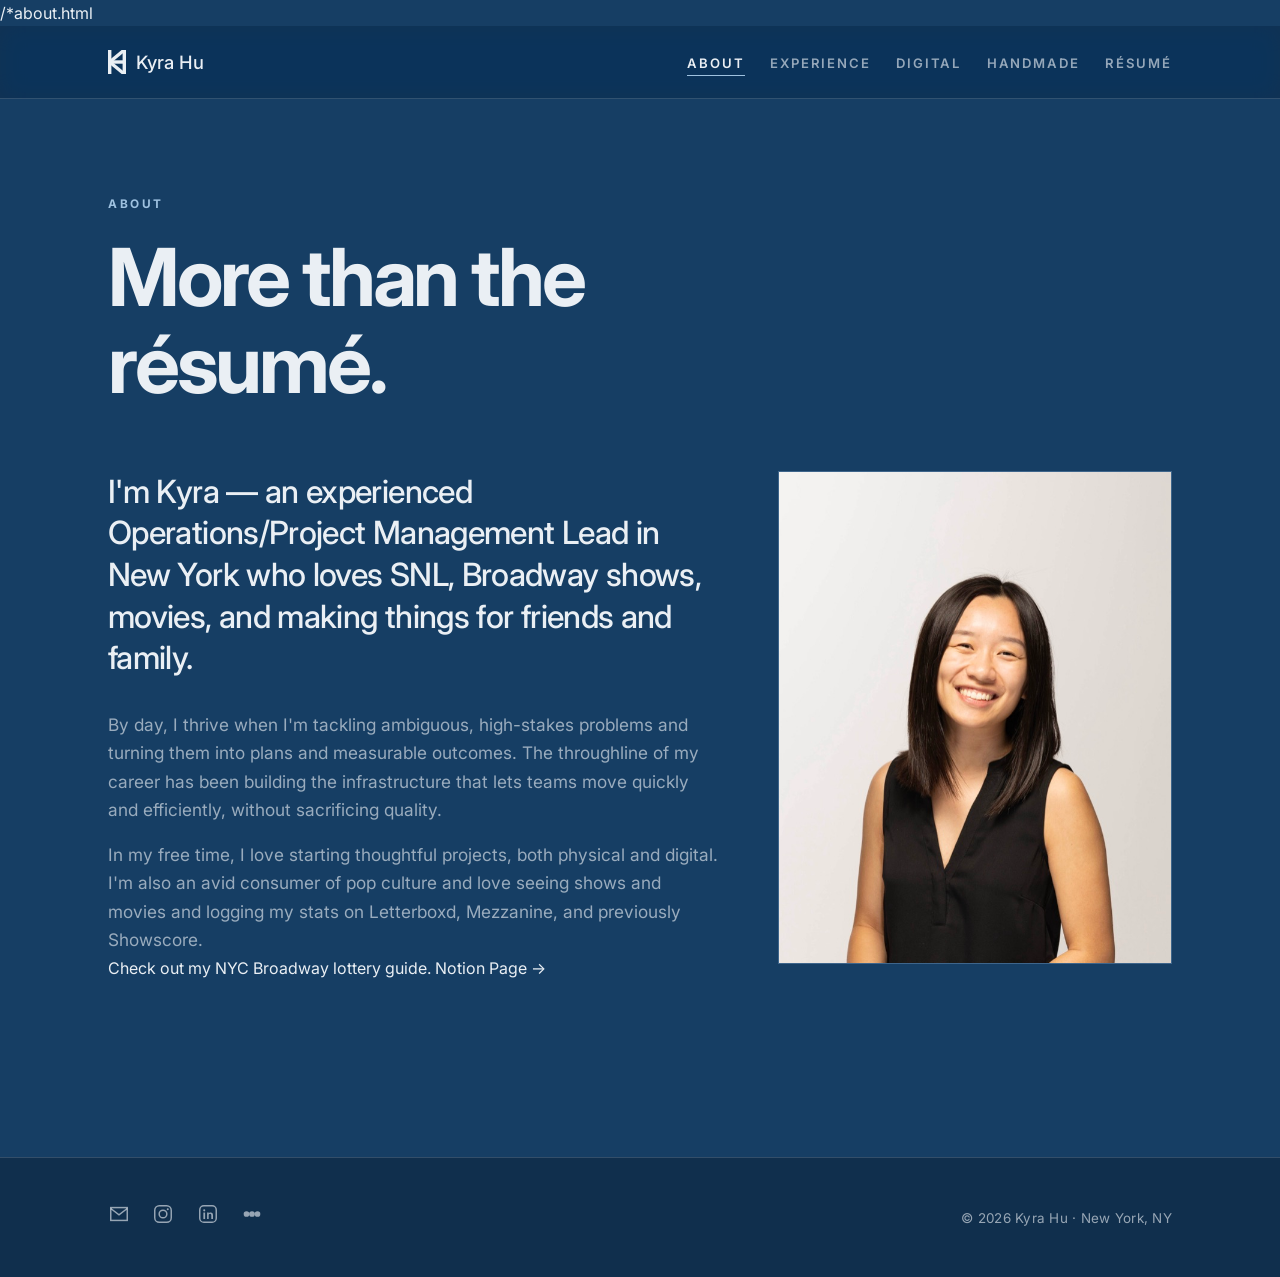
==== commit d992bf85: "about-broadway" ====
--- a/about.html
+++ b/about.html
@@ -63,7 +63,7 @@
         <div>
           <p class="about-lead" data-about-lead></p>
           <div class="about-body" data-about-body></div>
-          <p class="about-movies" data-about-movies></p>
+          <p class="about-broadway" data-about-broadway></p>
         </div>
         <div class="photo-frame">
           <img data-headshot alt="Kyra Hu" />
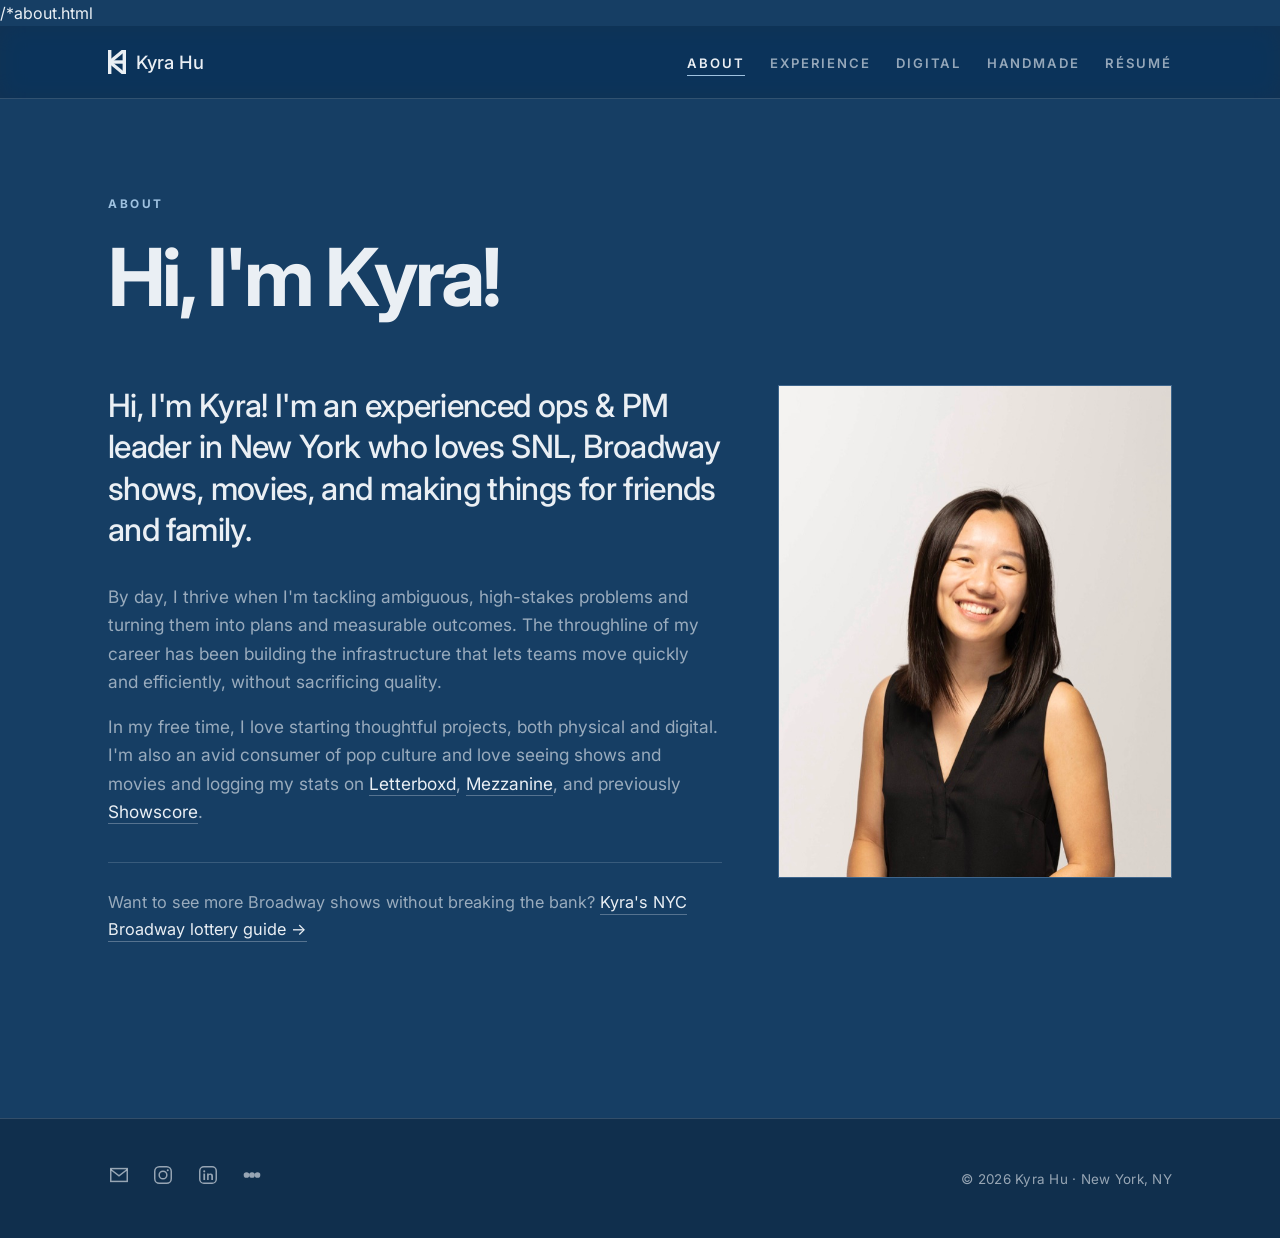
==== commit 49c3d7fd: "Hi, I'm Kyra!" ====
--- a/about.html
+++ b/about.html
@@ -56,7 +56,7 @@
     <div class="wrap">
       <div class="page-head">
         <p class="eyebrow">About</p>
-        <h1>More than the résumé.</h1>
+        <h1>Hi, I'm Kyra!</h1>
       </div>
 
       <div class="about-grid">
--- a/assets/css/styles.css
+++ b/assets/css/styles.css
@@ -432,7 +432,18 @@
   margin-bottom: 0;
 }
 
-.about-movies {
+.about-body a {
+  color: var(--on-dark);
+  border-bottom: 1px solid var(--line-strong);
+  padding-bottom: 1px;
+  transition: color .18s ease, border-color .18s ease;
+}
+.about-body a:hover {
+  color: var(--accent);
+  border-color: var(--accent);
+}
+
+.about-broadway {
   margin-top: 2.2rem;
   padding-top: 1.6rem;
   border-top: 1px solid var(--line);
@@ -440,7 +451,7 @@
   font-size: 1.02rem;
 }
 
-.about-movies a {
+.about-broadway a {
   color: var(--on-dark);
   border-bottom: 1px solid var(--line-strong);
   padding-bottom: 2px;
@@ -449,7 +460,7 @@
     border-color .18s ease;
 }
 
-.about-movies a:hover {
+.about-broadway a:hover {
   color: var(--accent);
   border-color: var(--accent);
 }
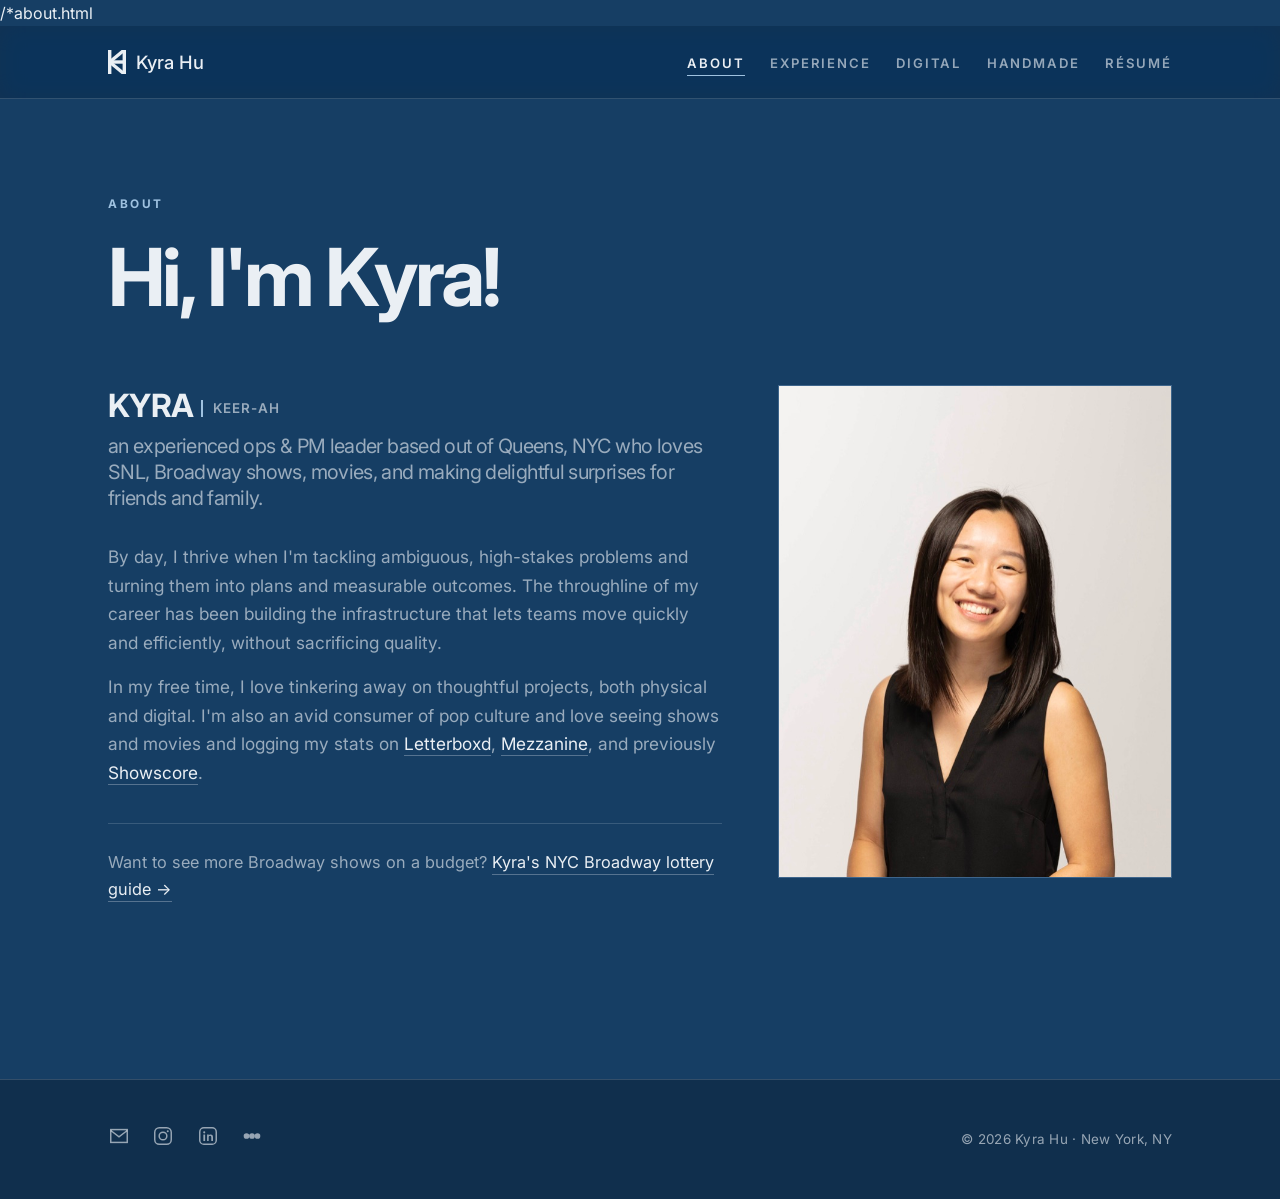
==== commit 4ee4814d: "<div class="about-lead" data-about-lead></div>" ====
--- a/about.html
+++ b/about.html
@@ -61,7 +61,7 @@
 
       <div class="about-grid">
         <div>
-          <p class="about-lead" data-about-lead></p>
+          <div class="about-lead" data-about-lead></div>
           <div class="about-body" data-about-body></div>
           <p class="about-broadway" data-about-broadway></p>
         </div>
--- a/assets/css/styles.css
+++ b/assets/css/styles.css
@@ -421,6 +421,38 @@
   letter-spacing: -.02em;
   color: var(--on-dark);
   margin: 0 0 2rem;
+}
+
+.lead-name-row {
+  display: block;
+  margin-bottom: .5rem;
+}
+
+.lead-word {
+  font-weight: 700;
+}
+
+.lead-phon {
+  display: inline-flex;
+  align-items: center;
+  margin-left: .5rem;
+  padding-left: .6rem;
+  border-left: 2px solid var(--accent);
+  font-family: var(--sans);
+  font-size: .42em;
+  font-weight: 600;
+  font-style: normal;
+  letter-spacing: .08em;
+  text-transform: uppercase;
+  color: var(--on-dark-muted);
+  vertical-align: middle;
+}
+
+.lead-desc {
+  display: block;
+  font-size: .62em;
+  font-weight: 400;
+  color: var(--on-dark-muted);
 }
 
 .about-body p {
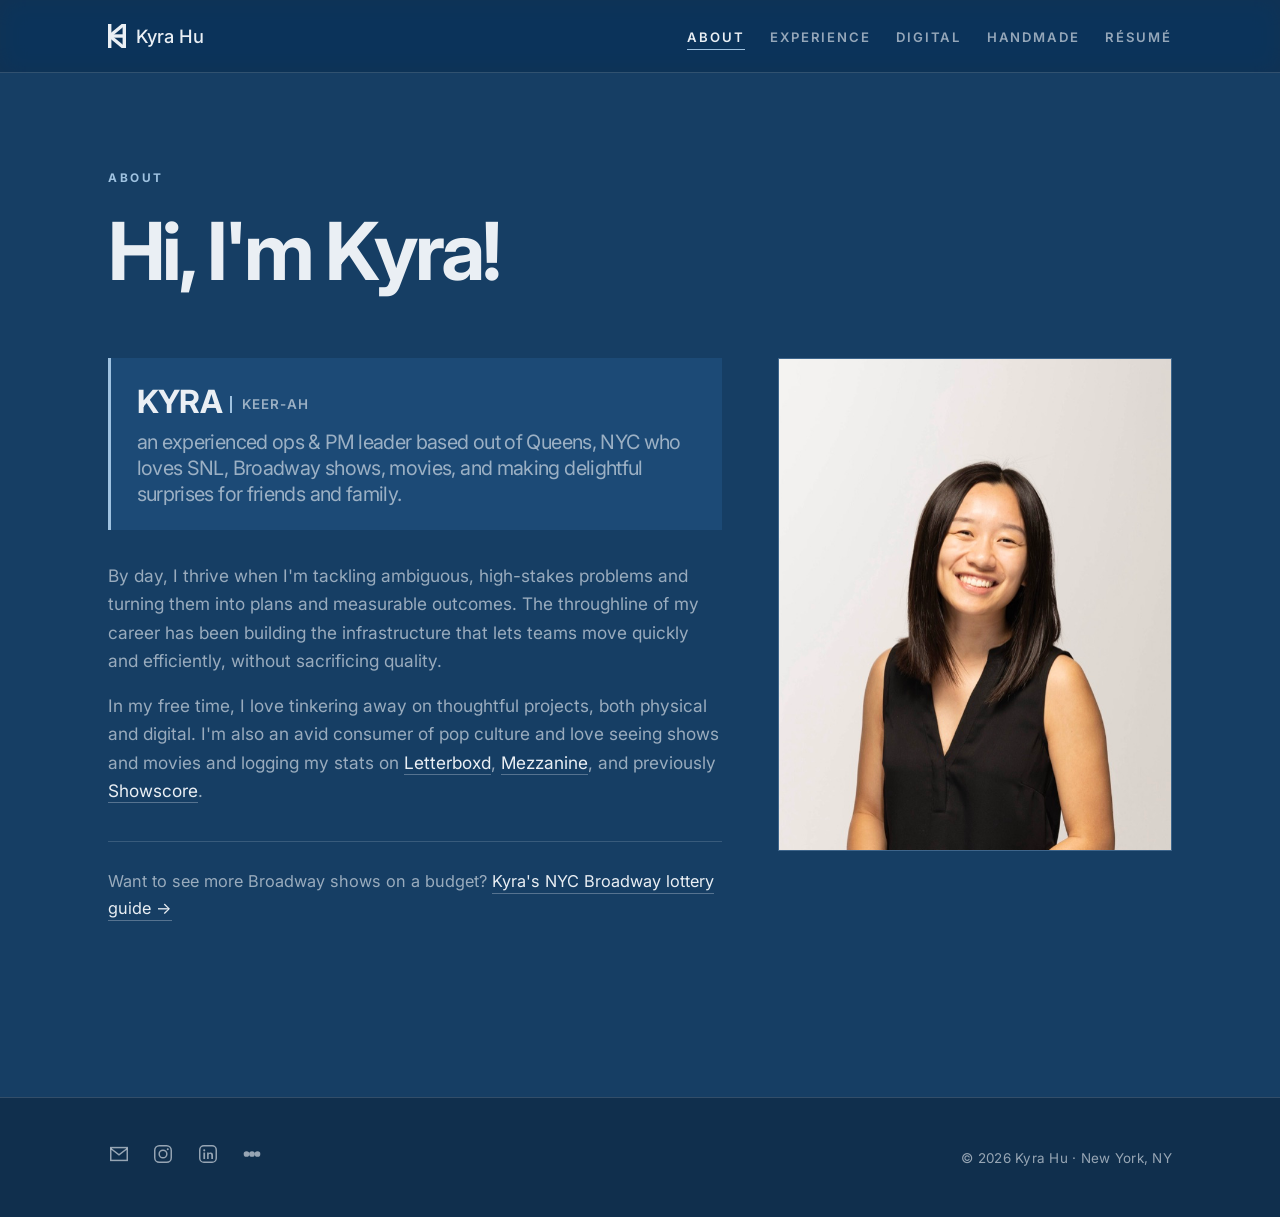
==== commit d613ef7b: "about.html <!" ====
--- a/about.html
+++ b/about.html
@@ -1,4 +1,4 @@
-/*about.html
+<!-- about.html -->
 
 <!DOCTYPE html>
 <html lang="en">
--- a/assets/css/styles.css
+++ b/assets/css/styles.css
@@ -421,6 +421,13 @@
   letter-spacing: -.02em;
   color: var(--on-dark);
   margin: 0 0 2rem;
+}
+
+.lead-callout {
+  display: block;
+  background: var(--navy-raise);
+  border-left: 3px solid var(--accent);
+  padding: 1.4rem 1.6rem;
 }
 
 .lead-name-row {
